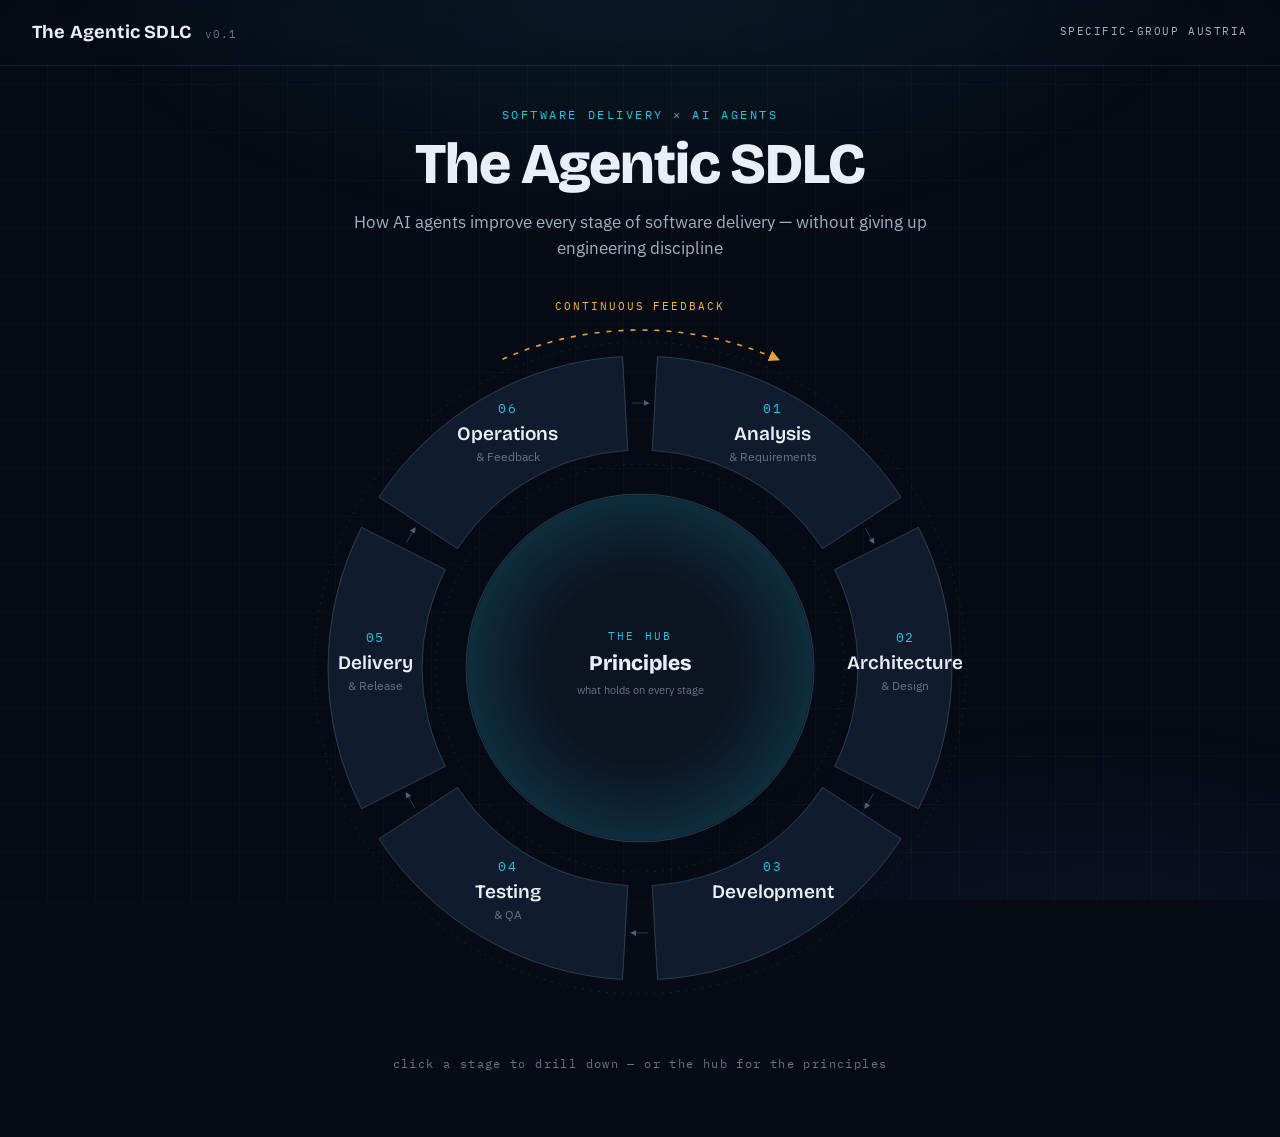
==== index.html @ 1aae10e2 "Init" ====
<!DOCTYPE html>
<html lang="en">
<head>
  <meta charset="UTF-8" />
  <meta name="viewport" content="width=device-width, initial-scale=1.0" />
  <title>The Agentic SDLC — Specific-Group Austria</title>
  <link rel="preconnect" href="https://fonts.googleapis.com" />
  <link rel="preconnect" href="https://fonts.gstatic.com" crossorigin />
  <link
    href="https://fonts.googleapis.com/css2?family=Bricolage+Grotesque:opsz,wght@12..96,400;12..96,600;12..96,700;12..96,800&family=IBM+Plex+Sans:wght@400;500;600&family=IBM+Plex+Mono:wght@400;500&display=swap"
    rel="stylesheet"
  />
  <link rel="stylesheet" href="styles.css" />
</head>
<body>
  <div id="app"></div>
  <script src="vendor/htm-preact-standalone.umd.js"></script>
  <script src="vendor/marked.min.js"></script>
  <script src="data.js"></script>
  <script src="app.js"></script>
</body>
</html>
---- styles.css ----
/* =============================================================================
   AGENTIC SDLC — visual identity
   Aesthetic: dark executive instrument panel. Deep navy, hairline geometry,
   mono annotations, one luminous teal accent + facet color code.
   ========================================================================== */

:root {
  --bg: #070c14;
  --bg-raise: #0c1422;
  --surface: #101b2e;
  --surface-2: #15233a;
  --hairline: rgba(140, 170, 210, 0.14);
  --hairline-strong: rgba(140, 170, 210, 0.28);
  --ink: #e9eff8;
  --ink-dim: #9fb0c6;
  --ink-faint: #64748b;

  --teal: #19c8e6;
  --teal-soft: rgba(25, 200, 230, 0.12);
  --blue: #5d93ff;
  --amber: #ffb340;
  --coral: #ff6952;
  --green: #4ade80;

  --c-opportunities: #19c8e6;
  --c-risks: #ff6952;
  --c-feedforward: #5d93ff;
  --c-guardrails: #ffb340;

  --font-display: "Bricolage Grotesque", "Poppins", system-ui, sans-serif;
  --font-body: "IBM Plex Sans", "Segoe UI", system-ui, sans-serif;
  --font-mono: "IBM Plex Mono", "Cascadia Code", Consolas, monospace;
}

* { box-sizing: border-box; }

html, body {
  margin: 0;
  padding: 0;
  background: var(--bg);
  color: var(--ink);
  font-family: var(--font-body);
  font-size: 16px;
  line-height: 1.6;
  min-height: 100vh;
}

/* layered atmosphere: radial glow + faint grid + grain */
body::before {
  content: "";
  position: fixed;
  inset: 0;
  z-index: 0;
  pointer-events: none;
  background:
    radial-gradient(ellipse 80% 60% at 50% -10%, rgba(25, 110, 160, 0.18), transparent 60%),
    radial-gradient(ellipse 60% 50% at 85% 110%, rgba(64, 90, 255, 0.10), transparent 60%),
    repeating-linear-gradient(0deg, transparent 0 47px, rgba(140, 170, 210, 0.035) 47px 48px),
    repeating-linear-gradient(90deg, transparent 0 47px, rgba(140, 170, 210, 0.035) 47px 48px);
}
body::after {
  content: "";
  position: fixed;
  inset: 0;
  z-index: 0;
  pointer-events: none;
  opacity: 0.5;
  background-image: url("data:image/svg+xml,%3Csvg xmlns='http://www.w3.org/2000/svg' width='160' height='160'%3E%3Cfilter id='n'%3E%3CfeTurbulence type='fractalNoise' baseFrequency='0.9' numOctaves='2'/%3E%3CfeColorMatrix values='0 0 0 0 0 0 0 0 0 0 0 0 0 0 0 0 0 0 0.05 0'/%3E%3C/filter%3E%3Crect width='160' height='160' filter='url(%23n)'/%3E%3C/svg%3E");
}

#app { position: relative; z-index: 1; }

::selection { background: rgba(25, 200, 230, 0.35); }

a { color: var(--teal); text-decoration: none; }
a:hover { text-decoration: underline; }

/* ---------------------------------------------------------------- header */
.topbar {
  display: flex;
  align-items: center;
  justify-content: space-between;
  padding: 1.1rem 2rem;
  border-bottom: 1px solid var(--hairline);
  backdrop-filter: blur(6px);
}
.topbar .brand {
  display: flex;
  align-items: baseline;
  gap: 0.9rem;
  cursor: pointer;
}
.topbar .brand h1 {
  font-family: var(--font-display);
  font-size: 1.15rem;
  font-weight: 700;
  letter-spacing: 0.01em;
  margin: 0;
}
.topbar .brand .version {
  font-family: var(--font-mono);
  font-size: 0.68rem;
  color: var(--ink-faint);
  letter-spacing: 0.08em;
}
.topbar .org {
  font-family: var(--font-mono);
  font-size: 0.7rem;
  letter-spacing: 0.14em;
  text-transform: uppercase;
  color: var(--ink-dim);
}
.topbar .org img { height: 22px; vertical-align: middle; opacity: 0.9; }

/* ------------------------------------------------------------------ home */
.home {
  max-width: 1200px;
  margin: 0 auto;
  padding: 2.5rem 2rem 4rem;
  text-align: center;
}
.home .kicker {
  font-family: var(--font-mono);
  font-size: 0.72rem;
  letter-spacing: 0.22em;
  text-transform: uppercase;
  color: var(--teal);
  animation: rise 0.7s ease both;
}
.home h2 {
  font-family: var(--font-display);
  font-size: clamp(2.2rem, 5vw, 3.6rem);
  font-weight: 800;
  letter-spacing: -0.02em;
  line-height: 1.05;
  margin: 0.6rem auto 0.9rem;
  max-width: 800px;
  animation: rise 0.7s 0.08s ease both;
}
.home .subtitle {
  color: var(--ink-dim);
  max-width: 640px;
  margin: 0 auto 1rem;
  font-size: 1.05rem;
  animation: rise 0.7s 0.16s ease both;
}
.home .hint {
  font-family: var(--font-mono);
  font-size: 0.72rem;
  letter-spacing: 0.12em;
  color: var(--ink-faint);
  margin-top: 0.4rem;
  animation: rise 0.7s 0.5s ease both;
}
.home .wheel-wrap {
  max-width: 760px;
  margin: 0.5rem auto 0;
  animation: rise 0.9s 0.25s ease both;
}

@keyframes rise {
  from { opacity: 0; transform: translateY(14px); }
  to { opacity: 1; transform: translateY(0); }
}

/* ----------------------------------------------------------------- wheel */
.wheel { width: 100%; height: auto; display: block; }

.wheel .seg {
  cursor: pointer;
  transition: transform 0.25s ease, filter 0.25s ease;
  transform-origin: center;
  transform-box: fill-box;
}
/* no focus rectangle on mouse click — keyboard focus highlights the shape itself */
.wheel .seg:focus, .wheel .hub:focus { outline: none; }
.wheel .seg:focus-visible path.arc, .wheel .hub:focus-visible circle.core { stroke: var(--teal); }
.wheel .seg path.arc {
  fill: var(--surface);
  stroke: var(--hairline-strong);
  stroke-width: 1;
  transition: fill 0.25s ease, stroke 0.25s ease;
}
.wheel .seg:hover path.arc,
.wheel .seg.active path.arc {
  fill: var(--surface-2);
  stroke: var(--teal);
}
.wheel .seg.active path.arc {
  filter: drop-shadow(0 0 14px rgba(25, 200, 230, 0.35));
  animation: segpulse 2.6s ease-in-out infinite;
}
@keyframes segpulse {
  0%, 100% { filter: drop-shadow(0 0 10px rgba(25, 200, 230, 0.25)); }
  50% { filter: drop-shadow(0 0 18px rgba(25, 200, 230, 0.5)); }
}

.wheel .seg .num {
  font-family: var(--font-mono);
  font-size: 13px;
  fill: var(--teal);
  letter-spacing: 0.1em;
}
.wheel .seg .lbl {
  font-family: var(--font-display);
  font-size: 19px;
  font-weight: 600;
  fill: var(--ink);
}
.wheel .seg .sub {
  font-family: var(--font-body);
  font-size: 11.5px;
  fill: var(--ink-faint);
}
.wheel .seg:hover .sub, .wheel .seg.active .sub { fill: var(--ink-dim); }

.wheel .hub {
  cursor: pointer;
  transition: filter 0.25s ease;
}
.wheel .hub circle.core {
  fill: var(--bg-raise);
  stroke: var(--hairline-strong);
  stroke-width: 1;
  transition: stroke 0.25s ease;
}
.wheel .hub:hover circle.core, .wheel .hub.active circle.core {
  stroke: var(--teal);
}
.wheel .hub:hover { filter: drop-shadow(0 0 16px rgba(25, 200, 230, 0.3)); }
.wheel .hub .hub-kicker {
  font-family: var(--font-mono);
  font-size: 10.5px;
  letter-spacing: 0.2em;
  fill: var(--teal);
}
.wheel .hub .hub-title {
  font-family: var(--font-display);
  font-size: 21px;
  font-weight: 800;
  fill: var(--ink);
}
.wheel .hub circle.glow { pointer-events: none; }
.wheel .hub .hub-sub {
  font-size: 10.5px;
  fill: var(--ink-faint);
}

.wheel .ring-guide {
  fill: none;
  stroke: var(--hairline);
  stroke-dasharray: 2 6;
}

.wheel .flow {
  fill: none;
  stroke: var(--hairline-strong);
  stroke-width: 1;
  marker-end: url(#flowArrow);
}

.wheel .feedback-arc {
  fill: none;
  stroke: var(--amber);
  stroke-width: 1.6;
  stroke-dasharray: 5 7;
  marker-end: url(#fbArrow);
  animation: dashflow 18s linear infinite;
  opacity: 0.9;
}
@keyframes dashflow {
  to { stroke-dashoffset: -240; }
}
.wheel .feedback-lbl {
  font-family: var(--font-mono);
  font-size: 11px;
  letter-spacing: 0.18em;
  fill: var(--amber);
  text-transform: uppercase;
}

/* ---------------------------------------------------------- detail layout */
.detail {
  display: grid;
  grid-template-columns: 290px minmax(0, 1fr);
  gap: 0;
  min-height: calc(100vh - 65px);
}
.sidebar {
  border-right: 1px solid var(--hairline);
  padding: 1.5rem 1.25rem;
  position: sticky;
  top: 0;
  align-self: start;
  max-height: 100vh;
  overflow-y: auto;
}
.sidebar .mini-wheel { margin-bottom: 1rem; }
.sidebar nav { display: flex; flex-direction: column; gap: 2px; }
.sidebar nav a {
  display: flex;
  gap: 0.6rem;
  align-items: baseline;
  padding: 0.5rem 0.7rem;
  border-radius: 3px;
  color: var(--ink-dim);
  font-size: 0.95rem;
  border-left: 2px solid transparent;
}
.sidebar nav a:hover { background: var(--teal-soft); text-decoration: none; color: var(--ink); }
.sidebar nav a.active {
  color: var(--ink);
  font-weight: 600;
  background: linear-gradient(90deg, rgba(25, 200, 230, 0.18), var(--teal-soft));
  border-left-color: var(--teal);
  box-shadow: 0 0 12px rgba(25, 200, 230, 0.12);
}
.sidebar nav a .n {
  font-family: var(--font-mono);
  font-size: 0.66rem;
  color: var(--ink-faint);
}
.sidebar nav .sep {
  border-top: 1px solid var(--hairline);
  margin: 0.6rem 0;
}

.panel {
  padding: 2.2rem 3rem 5rem;
  max-width: 980px;
  animation: rise 0.4s ease both;
}

.crumb {
  font-family: var(--font-mono);
  font-size: 0.74rem;
  letter-spacing: 0.12em;
  text-transform: uppercase;
  color: var(--ink-dim);
  margin-bottom: 1.2rem;
}
.crumb a { color: var(--ink-dim); }

.stage-head .stage-num {
  font-family: var(--font-mono);
  color: var(--teal);
  font-size: 0.8rem;
  letter-spacing: 0.2em;
}
.stage-head h2 {
  font-family: var(--font-display);
  font-weight: 800;
  font-size: 2.3rem;
  letter-spacing: -0.015em;
  margin: 0.2rem 0 0.3rem;
  line-height: 1.1;
}
.stage-head .tagline { color: var(--ink-dim); font-size: 1.05rem; margin: 0 0 1.1rem; }

.principle-quote {
  border-left: 2px solid var(--teal);
  background: linear-gradient(90deg, var(--teal-soft), transparent 70%);
  padding: 0.8rem 1.1rem;
  margin: 0 0 1.1rem;
  font-family: var(--font-display);
  font-size: 1.02rem;
  font-weight: 500;
  border-radius: 0 8px 8px 0;
}
.principle-quote .pq-kicker {
  display: block;
  font-family: var(--font-mono);
  font-size: 0.64rem;
  font-weight: 400;
  letter-spacing: 0.2em;
  text-transform: uppercase;
  color: var(--teal);
  margin-bottom: 0.25rem;
}

.chips { display: flex; flex-wrap: wrap; gap: 0.9rem; margin-bottom: 1.6rem; }
.chip {
  font-family: var(--font-mono);
  font-size: 0.72rem;
  letter-spacing: 0.06em;
  color: var(--ink-dim);
}
.chip::before { content: "[ "; color: var(--teal); opacity: 0.7; }
.chip::after { content: " ]"; color: var(--teal); opacity: 0.7; }

/* facet nav */
.facet-nav {
  display: flex;
  gap: 0.5rem;
  flex-wrap: wrap;
  position: sticky;
  top: 0;
  z-index: 5;
  background: linear-gradient(180deg, var(--bg) 75%, transparent);
  padding: 0.6rem 0 0.9rem;
  margin-bottom: 0.8rem;
}
.facet-nav a {
  font-family: var(--font-mono);
  font-size: 0.7rem;
  letter-spacing: 0.1em;
  text-transform: uppercase;
  padding: 0.32rem 0.85rem;
  border-radius: 999px;
  border: 1px solid var(--hairline-strong);
  color: var(--ink-dim);
}
.facet-nav a:hover, .facet-nav a.active { text-decoration: none; color: var(--ink); }
.facet-nav a[data-facet="opportunities"]:hover, .facet-nav a[data-facet="opportunities"].active { border-color: var(--c-opportunities); color: var(--c-opportunities); }
.facet-nav a[data-facet="risks"]:hover, .facet-nav a[data-facet="risks"].active { border-color: var(--c-risks); color: var(--c-risks); }
.facet-nav a[data-facet="feedforward"]:hover, .facet-nav a[data-facet="feedforward"].active { border-color: var(--c-feedforward); color: var(--c-feedforward); }
.facet-nav a[data-facet="guardrails"]:hover, .facet-nav a[data-facet="guardrails"].active { border-color: var(--c-guardrails); color: var(--c-guardrails); }

/* facet sections */
.facet { margin-bottom: 2.4rem; scroll-margin-top: 4.5rem; }
.facet-head {
  display: flex;
  align-items: baseline;
  gap: 0.8rem;
  margin-bottom: 0.9rem;
  padding-bottom: 0.5rem;
  border-bottom: 1px solid var(--hairline);
}
.facet-head .f-mark {
  width: 9px; height: 9px;
  border-radius: 2px;
  transform: rotate(45deg) translateY(-1px);
  display: inline-block;
}
.facet-head h3 {
  font-family: var(--font-display);
  font-size: 1.25rem;
  font-weight: 700;
  margin: 0;
}
.facet-head .f-desc { color: var(--ink-faint); font-size: 0.82rem; }
.facet-head .f-count {
  margin-left: auto;
  font-family: var(--font-mono);
  font-size: 0.7rem;
  color: var(--ink-faint);
}
.facet[data-facet="opportunities"] .f-mark { background: var(--c-opportunities); }
.facet[data-facet="risks"] .f-mark { background: var(--c-risks); }
.facet[data-facet="feedforward"] .f-mark { background: var(--c-feedforward); }
.facet[data-facet="guardrails"] .f-mark { background: var(--c-guardrails); }
.facet[data-facet="opportunities"] h3 { color: var(--c-opportunities); }
.facet[data-facet="risks"] h3 { color: var(--c-risks); }
.facet[data-facet="feedforward"] h3 { color: var(--c-feedforward); }
.facet[data-facet="guardrails"] h3 { color: var(--c-guardrails); }

/* nodes (recursive) */
.node {
  border: 1px solid var(--hairline);
  border-radius: 3px;
  background: rgba(16, 27, 46, 0.45);
  backdrop-filter: blur(8px);
  margin-bottom: 0.55rem;
  overflow: hidden;
  transition: border-color 0.2s ease, box-shadow 0.2s ease;
}
.node:hover { border-color: var(--hairline-strong); box-shadow: 0 0 14px rgba(25, 200, 230, 0.08); }
.node.open { border-color: var(--hairline-strong); background: rgba(16, 27, 46, 0.8); }

/* faint functional tint per facet — risks must read as a warning from the back row */
.facet[data-facet="opportunities"] .node { border-left: 2px solid rgba(25, 200, 230, 0.35); }
.facet[data-facet="risks"] .node { border-left: 2px solid rgba(255, 105, 82, 0.5); background: rgba(255, 105, 82, 0.04); }
.facet[data-facet="risks"] .node:hover { box-shadow: 0 0 14px rgba(255, 105, 82, 0.1); }
.facet[data-facet="feedforward"] .node { border-left: 2px solid rgba(93, 147, 255, 0.4); }
.facet[data-facet="guardrails"] .node { border-left: 2px solid rgba(255, 179, 64, 0.4); }

.node-row {
  display: flex;
  align-items: center;
  gap: 0.65rem;
  width: 100%;
  padding: 0.62rem 0.9rem;
  background: none;
  border: none;
  color: var(--ink);
  font: inherit;
  text-align: left;
  cursor: pointer;
}
.node-row .tw {
  font-family: var(--font-mono);
  font-size: 0.72rem;
  color: var(--ink-faint);
  transition: transform 0.2s ease, color 0.2s ease;
  flex-shrink: 0;
}
.node.open > .node-row .tw { transform: rotate(90deg); color: var(--teal); }
.node-row .t { font-weight: 600; font-size: 0.96rem; }
.node-row .badge-draft {
  margin-left: auto;
  flex-shrink: 0;
  font-family: var(--font-mono);
  font-size: 0.6rem;
  letter-spacing: 0.14em;
  text-transform: uppercase;
  color: var(--amber);
  border: 1px dashed rgba(255, 179, 64, 0.55);
  border-radius: 999px;
  padding: 0.08rem 0.55rem;
}
.node-body {
  padding: 0 1rem 0.85rem 2.35rem;
  color: var(--ink-dim);
  font-size: 0.92rem;
  max-width: 72ch;
}
.node-body > .md > :first-child { margin-top: 0; }
.node-body .children { margin-top: 0.6rem; }

/* markdown */
.md p { margin: 0.55rem 0; }
.md ul, .md ol { margin: 0.5rem 0; padding-left: 1.3rem; }
.md li { margin: 0.22rem 0; }
.md strong { color: var(--ink); }
.md code {
  font-family: var(--font-mono);
  font-size: 0.85em;
  background: var(--surface-2);
  border-radius: 4px;
  padding: 0.06em 0.35em;
}
.md h1, .md h2, .md h3, .md h4 { font-family: var(--font-display); color: var(--ink); margin: 0.8rem 0 0.3rem; }

/* blocks */
.block-links { display: flex; flex-wrap: wrap; gap: 0.5rem; margin: 0.7rem 0 0.2rem; }
.block-links a {
  display: inline-flex;
  align-items: center;
  gap: 0.45rem;
  font-family: var(--font-mono);
  font-size: 0.74rem;
  border: 1px solid rgba(25, 200, 230, 0.4);
  border-radius: 8px;
  padding: 0.35rem 0.75rem;
  background: var(--teal-soft);
}
.block-links a:hover { text-decoration: none; border-color: var(--teal); }
.block-links a::before { content: "↗"; font-size: 0.8em; opacity: 0.7; }

/* principles panel */
.principle-card {
  border: 1px solid var(--hairline);
  border-left: 2px solid rgba(25, 200, 230, 0.35);
  border-radius: 3px;
  background: rgba(16, 27, 46, 0.45);
  backdrop-filter: blur(8px);
  padding: 1.3rem 1.5rem;
  margin-bottom: 0.9rem;
}
.principle-card .md { max-width: 72ch; }
.principle-card h3 {
  font-family: var(--font-display);
  font-size: 1.25rem;
  margin: 0 0 0.15rem;
  color: var(--teal);
}
.principle-card .p-sub { color: var(--ink-faint); font-size: 0.85rem; margin-bottom: 0.6rem; }
.principle-card .md { color: var(--ink-dim); font-size: 0.93rem; }

/* footer note */
.foot {
  margin-top: 3rem;
  padding-top: 1rem;
  border-top: 1px solid var(--hairline);
  font-family: var(--font-mono);
  font-size: 0.68rem;
  letter-spacing: 0.08em;
  color: var(--ink-faint);
}

/* responsive */
@media (max-width: 900px) {
  .detail { grid-template-columns: 1fr; }
  .sidebar { position: static; max-height: none; border-right: none; border-bottom: 1px solid var(--hairline); }
  .sidebar .mini-wheel { max-width: 320px; margin: 0 auto 1rem; }
  .panel { padding: 1.5rem 1.25rem 4rem; }
}
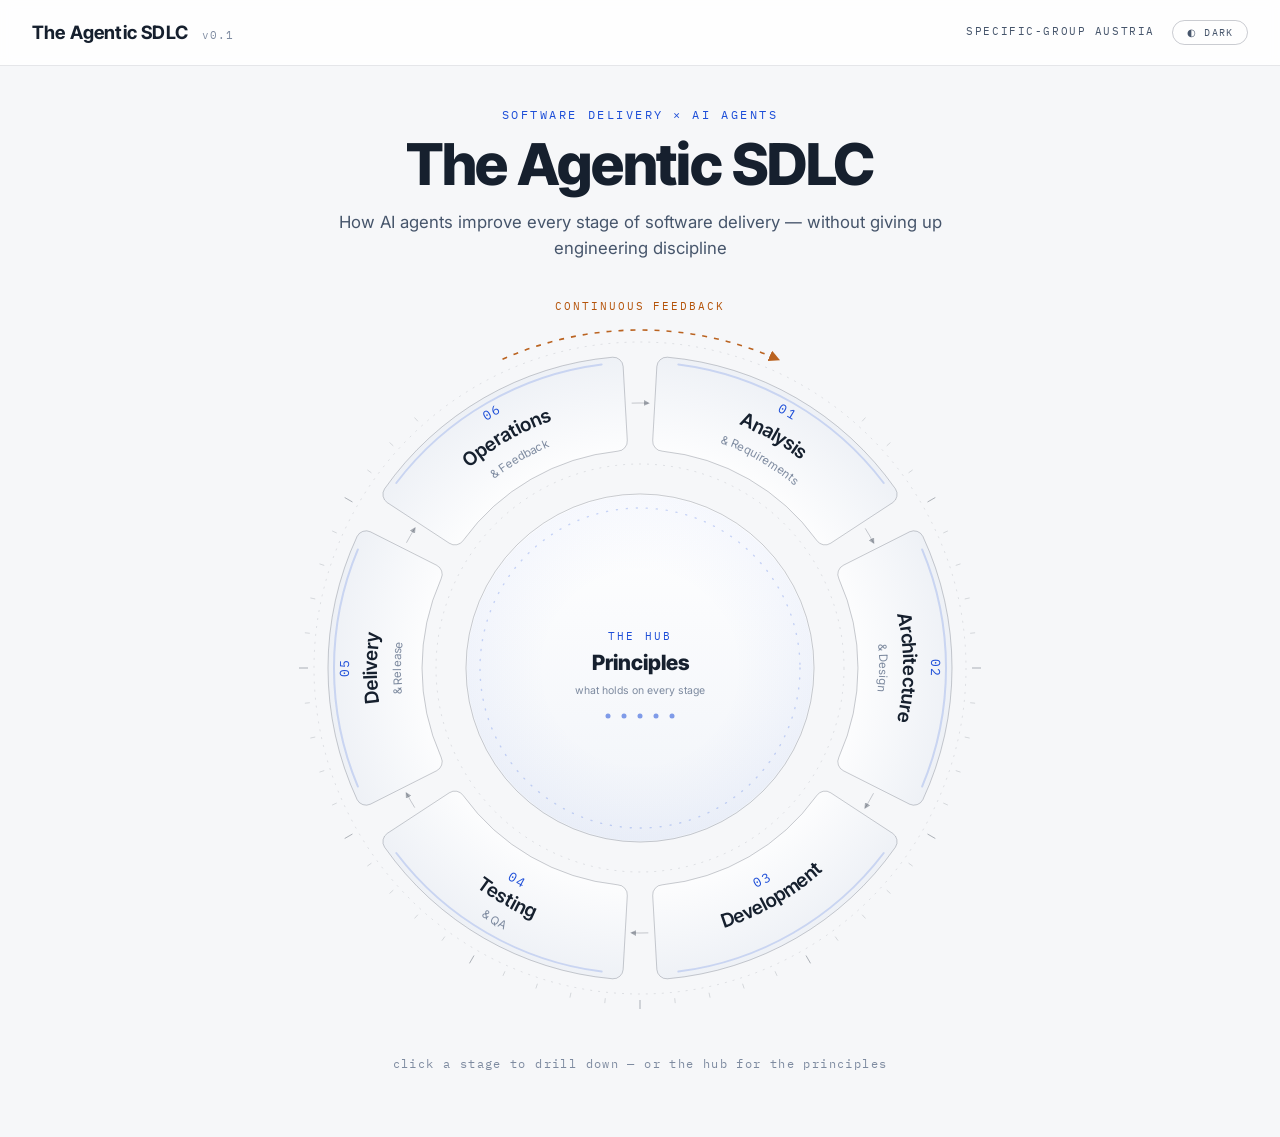
==== commit 6123674e: "white theme" ====
--- a/index.html
+++ b/index.html
@@ -7,9 +7,17 @@
   <link rel="preconnect" href="https://fonts.googleapis.com" />
   <link rel="preconnect" href="https://fonts.gstatic.com" crossorigin />
   <link
-    href="https://fonts.googleapis.com/css2?family=Bricolage+Grotesque:opsz,wght@12..96,400;12..96,600;12..96,700;12..96,800&family=IBM+Plex+Sans:wght@400;500;600&family=IBM+Plex+Mono:wght@400;500&display=swap"
+    href="https://fonts.googleapis.com/css2?family=Bricolage+Grotesque:opsz,wght@12..96,400;12..96,600;12..96,700;12..96,800&family=IBM+Plex+Sans:wght@400;500;600&family=IBM+Plex+Mono:wght@400;500&family=Inter:wght@400;500;600&family=Inter+Tight:wght@600;700;800&display=swap"
     rel="stylesheet"
   />
+  <!-- apply the saved theme before first paint to avoid a flash; "pro" is the default -->
+  <script>
+    try {
+      document.documentElement.dataset.theme = localStorage.getItem("sdlc-theme") || "pro";
+    } catch (e) {
+      document.documentElement.dataset.theme = "pro";
+    }
+  </script>
   <link rel="stylesheet" href="styles.css" />
 </head>
 <body>
--- a/styles.css
+++ b/styles.css
@@ -1,10 +1,72 @@
 /* =============================================================================
-   AGENTIC SDLC — visual identity
-   Aesthetic: dark executive instrument panel. Deep navy, hairline geometry,
-   mono annotations, one luminous teal accent + facet color code.
+   AGENTIC SDLC — visual identity, two themes.
+
+   Base (default, no data-theme attr / data-theme="pro"):
+     "boardroom" — light, flat, print-clean. White surfaces, slate ink,
+     one corporate blue accent. No glow, no grain, no pulsing. Built for
+     projectors and presentations.
+
+   html[data-theme="dark"]:
+     the original "executive instrument panel" — deep navy, hairline
+     geometry, luminous teal, animated atmosphere.
+
+   The topbar button toggles the attribute; choice persists in localStorage.
    ========================================================================== */
 
 :root {
+  /* --------- professional light theme (default) --------- */
+  --bg: #f6f7f9;
+  --bg-raise: #ffffff;
+  --surface: #ffffff;
+  --surface-2: #edf0f4;
+  --hairline: rgba(18, 28, 45, 0.10);
+  --hairline-strong: rgba(18, 28, 45, 0.22);
+  --ink: #16202e;
+  --ink-dim: #46556b;
+  --ink-faint: #7e8ba0;
+
+  --accent: #1d4ed8;
+  --accent-soft: rgba(29, 78, 216, 0.07);
+  --accent-border: rgba(29, 78, 216, 0.38);
+  --amber: #b45309;
+  --amber-border: rgba(180, 83, 9, 0.55);
+
+  --c-opportunities: #0f766e;
+  --c-risks: #b91c1c;
+  --c-feedforward: #1d4ed8;
+  --c-guardrails: #b45309;
+  --c-opportunities-border: rgba(15, 118, 110, 0.45);
+  --c-risks-border: rgba(185, 28, 28, 0.45);
+  --c-feedforward-border: rgba(29, 78, 216, 0.40);
+  --c-guardrails-border: rgba(180, 83, 9, 0.45);
+  --c-risks-tint: rgba(185, 28, 28, 0.025);
+
+  /* wheel plumbing (SVG gradient stops + markers live in app.js) */
+  --tick: rgba(18, 28, 45, 0.14);
+  --tick-major: rgba(18, 28, 45, 0.32);
+  --flow-head: rgba(18, 28, 45, 0.35);
+  --orbit: rgba(29, 78, 216, 0.22);
+  --seg-grad-0: #ffffff;
+  --seg-grad-1: #eef1f6;
+  --hub-grad-0: #ffffff;
+  --hub-grad-1: #f1f4f9;
+  --hub-glow-0: rgba(29, 78, 216, 0);
+  --hub-glow-1: rgba(29, 78, 216, 0.04);
+  --seg-active-fill: #e9effc;
+
+  --node-bg: #ffffff;
+  --node-bg-open: #ffffff;
+  --card-hover-shadow: 0 2px 10px rgba(18, 28, 45, 0.08);
+
+  --topbar-bg: rgba(255, 255, 255, 0.85);
+
+  --font-display: "Inter Tight", "IBM Plex Sans", "Segoe UI", system-ui, sans-serif;
+  --font-body: "Inter", "IBM Plex Sans", "Segoe UI", system-ui, sans-serif;
+  --font-mono: "IBM Plex Mono", "Cascadia Code", Consolas, monospace;
+}
+
+html[data-theme="dark"] {
+  /* --------- original instrument-panel theme --------- */
   --bg: #070c14;
   --bg-raise: #0c1422;
   --surface: #101b2e;
@@ -15,21 +77,42 @@
   --ink-dim: #9fb0c6;
   --ink-faint: #64748b;
 
-  --teal: #19c8e6;
-  --teal-soft: rgba(25, 200, 230, 0.12);
-  --blue: #5d93ff;
+  --accent: #19c8e6;
+  --accent-soft: rgba(25, 200, 230, 0.12);
+  --accent-border: rgba(25, 200, 230, 0.4);
   --amber: #ffb340;
-  --coral: #ff6952;
-  --green: #4ade80;
+  --amber-border: rgba(255, 179, 64, 0.55);
 
   --c-opportunities: #19c8e6;
   --c-risks: #ff6952;
   --c-feedforward: #5d93ff;
   --c-guardrails: #ffb340;
+  --c-opportunities-border: rgba(25, 200, 230, 0.35);
+  --c-risks-border: rgba(255, 105, 82, 0.5);
+  --c-feedforward-border: rgba(93, 147, 255, 0.4);
+  --c-guardrails-border: rgba(255, 179, 64, 0.4);
+  --c-risks-tint: rgba(255, 105, 82, 0.04);
+
+  --tick: rgba(140, 170, 210, 0.16);
+  --tick-major: rgba(140, 170, 210, 0.38);
+  --flow-head: rgba(140, 170, 210, 0.5);
+  --orbit: rgba(25, 200, 230, 0.3);
+  --seg-grad-0: #0d1727;
+  --seg-grad-1: #182a44;
+  --hub-grad-0: #11203a;
+  --hub-grad-1: #080f1a;
+  --hub-glow-0: rgba(25, 200, 230, 0);
+  --hub-glow-1: rgba(25, 200, 230, 0.14);
+  --seg-active-fill: url(#segFill);
+
+  --node-bg: rgba(16, 27, 46, 0.45);
+  --node-bg-open: rgba(16, 27, 46, 0.8);
+  --card-hover-shadow: 0 0 14px rgba(25, 200, 230, 0.08);
+
+  --topbar-bg: transparent;
 
   --font-display: "Bricolage Grotesque", "Poppins", system-ui, sans-serif;
   --font-body: "IBM Plex Sans", "Segoe UI", system-ui, sans-serif;
-  --font-mono: "IBM Plex Mono", "Cascadia Code", Consolas, monospace;
 }
 
 * { box-sizing: border-box; }
@@ -45,8 +128,8 @@
   min-height: 100vh;
 }
 
-/* layered atmosphere: radial glow + faint grid + grain */
-body::before {
+/* dark-only layered atmosphere: radial glow + faint grid + grain */
+html[data-theme="dark"] body::before {
   content: "";
   position: fixed;
   inset: 0;
@@ -58,7 +141,7 @@
     repeating-linear-gradient(0deg, transparent 0 47px, rgba(140, 170, 210, 0.035) 47px 48px),
     repeating-linear-gradient(90deg, transparent 0 47px, rgba(140, 170, 210, 0.035) 47px 48px);
 }
-body::after {
+html[data-theme="dark"] body::after {
   content: "";
   position: fixed;
   inset: 0;
@@ -70,9 +153,10 @@
 
 #app { position: relative; z-index: 1; }
 
-::selection { background: rgba(25, 200, 230, 0.35); }
-
-a { color: var(--teal); text-decoration: none; }
+::selection { background: var(--accent-soft); }
+html[data-theme="dark"] ::selection { background: rgba(25, 200, 230, 0.35); }
+
+a { color: var(--accent); text-decoration: none; }
 a:hover { text-decoration: underline; }
 
 /* ---------------------------------------------------------------- header */
@@ -82,6 +166,7 @@
   justify-content: space-between;
   padding: 1.1rem 2rem;
   border-bottom: 1px solid var(--hairline);
+  background: var(--topbar-bg);
   backdrop-filter: blur(6px);
 }
 .topbar .brand {
@@ -103,6 +188,7 @@
   color: var(--ink-faint);
   letter-spacing: 0.08em;
 }
+.topbar-right { display: flex; align-items: center; gap: 1.1rem; }
 .topbar .org {
   font-family: var(--font-mono);
   font-size: 0.7rem;
@@ -111,6 +197,20 @@
   color: var(--ink-dim);
 }
 .topbar .org img { height: 22px; vertical-align: middle; opacity: 0.9; }
+.theme-btn {
+  font-family: var(--font-mono);
+  font-size: 0.64rem;
+  letter-spacing: 0.12em;
+  text-transform: uppercase;
+  background: none;
+  border: 1px solid var(--hairline-strong);
+  border-radius: 999px;
+  color: var(--ink-dim);
+  padding: 0.32rem 0.85rem;
+  cursor: pointer;
+  transition: border-color 0.2s ease, color 0.2s ease;
+}
+.theme-btn:hover { border-color: var(--accent); color: var(--accent); }
 
 /* ------------------------------------------------------------------ home */
 .home {
@@ -124,7 +224,7 @@
   font-size: 0.72rem;
   letter-spacing: 0.22em;
   text-transform: uppercase;
-  color: var(--teal);
+  color: var(--accent);
   animation: rise 0.7s ease both;
 }
 .home h2 {
@@ -156,6 +256,14 @@
   max-width: 760px;
   margin: 0.5rem auto 0;
   animation: rise 0.9s 0.25s ease both;
+  position: relative;
+}
+html[data-theme="dark"] .home .wheel-wrap::before {
+  content: "";
+  position: absolute;
+  inset: -6%;
+  pointer-events: none;
+  background: radial-gradient(circle at 50% 52%, rgba(25, 200, 230, 0.07), transparent 62%);
 }
 
 @keyframes rise {
@@ -166,39 +274,108 @@
 /* ----------------------------------------------------------------- wheel */
 .wheel { width: 100%; height: auto; display: block; }
 
+/* themable plumbing for the inline SVG defs rendered by app.js */
+.wheel .flow-head { fill: var(--flow-head); }
+.wheel .g-seg-0 { stop-color: var(--seg-grad-0); }
+.wheel .g-seg-1 { stop-color: var(--seg-grad-1); }
+.wheel .g-hub-0 { stop-color: var(--hub-grad-0); }
+.wheel .g-hub-1 { stop-color: var(--hub-grad-1); }
+.wheel .g-hubglow-0 { stop-color: var(--hub-glow-0); }
+.wheel .g-hubglow-1 { stop-color: var(--hub-glow-1); }
+
+/* shared-element morph: the home wheel flies into the sidebar mini wheel
+   when a stage is selected (View Transitions API; no-ops where unsupported) */
+.home .wheel-wrap .wheel { view-transition-name: wheel; }
+.sidebar .mini-wheel .wheel { view-transition-name: wheel; }
+::view-transition-group(wheel) {
+  animation-duration: 0.55s;
+  animation-timing-function: cubic-bezier(0.3, 0.8, 0.3, 1);
+}
+::view-transition-old(wheel),
+::view-transition-new(wheel) {
+  height: 100%;
+  width: 100%;
+}
+::view-transition-old(root),
+::view-transition-new(root) {
+  animation-duration: 0.3s;
+}
+
 .wheel .seg {
   cursor: pointer;
-  transition: transform 0.25s ease, filter 0.25s ease;
-  transform-origin: center;
-  transform-box: fill-box;
+  transition: transform 0.3s cubic-bezier(0.2, 0.8, 0.3, 1.15);
+}
+/* segments slide outward along their own angle (--px/--py set inline per segment) */
+.wheel .seg:hover,
+.wheel .seg.active {
+  transform: translate(calc(var(--px, 0) * 7px), calc(var(--py, 0) * 7px));
+}
+/* staggered entrance on the full wheel only (--d set inline per segment) */
+.wheel:not(.mini) .seg {
+  animation: segin 0.55s ease both;
+  animation-delay: var(--d, 0ms);
+}
+@keyframes segin {
+  from { opacity: 0; }
 }
 /* no focus rectangle on mouse click — keyboard focus highlights the shape itself */
 .wheel .seg:focus, .wheel .hub:focus { outline: none; }
-.wheel .seg:focus-visible path.arc, .wheel .hub:focus-visible circle.core { stroke: var(--teal); }
+.wheel .seg:focus-visible path.arc, .wheel .hub:focus-visible circle.core { stroke: var(--accent); }
 .wheel .seg path.arc {
-  fill: var(--surface);
+  fill: url(#segFill) var(--surface);
   stroke: var(--hairline-strong);
   stroke-width: 1;
-  transition: fill 0.25s ease, stroke 0.25s ease;
+  transition: stroke 0.25s ease, filter 0.3s ease;
 }
 .wheel .seg:hover path.arc,
 .wheel .seg.active path.arc {
-  fill: var(--surface-2);
-  stroke: var(--teal);
+  stroke: var(--accent);
 }
 .wheel .seg.active path.arc {
-  filter: drop-shadow(0 0 14px rgba(25, 200, 230, 0.35));
+  fill: var(--seg-active-fill);
+}
+html[data-theme="dark"] .wheel .seg:hover path.arc,
+html[data-theme="dark"] .wheel .seg.active path.arc {
+  stroke: rgba(25, 200, 230, 0.8);
+  filter: brightness(1.3);
+}
+html[data-theme="dark"] .wheel .seg.active path.arc {
   animation: segpulse 2.6s ease-in-out infinite;
 }
 @keyframes segpulse {
-  0%, 100% { filter: drop-shadow(0 0 10px rgba(25, 200, 230, 0.25)); }
-  50% { filter: drop-shadow(0 0 18px rgba(25, 200, 230, 0.5)); }
-}
+  0%, 100% { filter: brightness(1.3) drop-shadow(0 0 10px rgba(25, 200, 230, 0.25)); }
+  50% { filter: brightness(1.4) drop-shadow(0 0 18px rgba(25, 200, 230, 0.5)); }
+}
+
+/* thin accent indicator arc just inside the outer edge of each segment */
+.wheel .seg .accent {
+  fill: none;
+  stroke: var(--accent);
+  stroke-width: 2;
+  stroke-linecap: round;
+  opacity: 0.18;
+  transition: opacity 0.25s ease;
+}
+.wheel .seg:hover .accent,
+.wheel .seg.active .accent {
+  opacity: 1;
+}
+html[data-theme="dark"] .wheel .seg:hover .accent,
+html[data-theme="dark"] .wheel .seg.active .accent {
+  filter: drop-shadow(0 0 6px rgba(25, 200, 230, 0.8));
+}
+
+/* instrument-dial ticks around the outer ring */
+.wheel .tick { stroke: var(--tick); stroke-width: 1; }
+.wheel .tick.major { stroke: var(--tick-major); }
+
+/* invisible guide arcs that the curved labels run along */
+.wheel .tp { fill: none; stroke: none; }
 
 .wheel .seg .num {
   font-family: var(--font-mono);
   font-size: 13px;
-  fill: var(--teal);
+  fill: var(--accent);
   letter-spacing: 0.1em;
 }
 .wheel .seg .lbl {
@@ -219,20 +396,40 @@
   transition: filter 0.25s ease;
 }
 .wheel .hub circle.core {
-  fill: var(--bg-raise);
+  fill: url(#hubCore) var(--bg-raise);
   stroke: var(--hairline-strong);
   stroke-width: 1;
   transition: stroke 0.25s ease;
 }
+/* dashed orbit inside the hub — static in pro, slowly rotating in dark */
+.wheel .hub .orbit {
+  fill: none;
+  stroke: var(--orbit);
+  stroke-width: 1.4;
+  stroke-dasharray: 1 9;
+  stroke-linecap: round;
+  pointer-events: none;
+  transform-box: fill-box;
+  transform-origin: center;
+}
+html[data-theme="dark"] .wheel .hub .orbit {
+  animation: orbitspin 90s linear infinite;
+}
+@keyframes orbitspin {
+  to { transform: rotate(1turn); }
+}
+/* one dot per principle, hinting what lives inside */
+.wheel .hub .p-dot { fill: var(--accent); opacity: 0.55; }
+.wheel .hub:hover .p-dot { opacity: 0.9; }
 .wheel .hub:hover circle.core, .wheel .hub.active circle.core {
-  stroke: var(--teal);
-}
-.wheel .hub:hover { filter: drop-shadow(0 0 16px rgba(25, 200, 230, 0.3)); }
+  stroke: var(--accent);
+}
+html[data-theme="dark"] .wheel .hub:hover { filter: drop-shadow(0 0 16px rgba(25, 200, 230, 0.3)); }
 .wheel .hub .hub-kicker {
   font-family: var(--font-mono);
   font-size: 10.5px;
   letter-spacing: 0.2em;
-  fill: var(--teal);
+  fill: var(--accent);
 }
 .wheel .hub .hub-title {
   font-family: var(--font-display);
@@ -265,8 +462,10 @@
   stroke-width: 1.6;
   stroke-dasharray: 5 7;
   marker-end: url(#fbArrow);
+  opacity: 0.9;
+}
+html[data-theme="dark"] .wheel .feedback-arc {
   animation: dashflow 18s linear infinite;
-  opacity: 0.9;
 }
 @keyframes dashflow {
   to { stroke-dashoffset: -240; }
@@ -307,12 +506,15 @@
   font-size: 0.95rem;
   border-left: 2px solid transparent;
 }
-.sidebar nav a:hover { background: var(--teal-soft); text-decoration: none; color: var(--ink); }
+.sidebar nav a:hover { background: var(--accent-soft); text-decoration: none; color: var(--ink); }
 .sidebar nav a.active {
   color: var(--ink);
   font-weight: 600;
-  background: linear-gradient(90deg, rgba(25, 200, 230, 0.18), var(--teal-soft));
-  border-left-color: var(--teal);
+  background: var(--accent-soft);
+  border-left-color: var(--accent);
+}
+html[data-theme="dark"] .sidebar nav a.active {
+  background: linear-gradient(90deg, rgba(25, 200, 230, 0.18), var(--accent-soft));
   box-shadow: 0 0 12px rgba(25, 200, 230, 0.12);
 }
 .sidebar nav a .n {
@@ -343,7 +545,7 @@
 
 .stage-head .stage-num {
   font-family: var(--font-mono);
-  color: var(--teal);
+  color: var(--accent);
   font-size: 0.8rem;
   letter-spacing: 0.2em;
 }
@@ -358,8 +560,8 @@
 .stage-head .tagline { color: var(--ink-dim); font-size: 1.05rem; margin: 0 0 1.1rem; }
 
 .principle-quote {
-  border-left: 2px solid var(--teal);
-  background: linear-gradient(90deg, var(--teal-soft), transparent 70%);
+  border-left: 2px solid var(--accent);
+  background: linear-gradient(90deg, var(--accent-soft), transparent 70%);
   padding: 0.8rem 1.1rem;
   margin: 0 0 1.1rem;
   font-family: var(--font-display);
@@ -374,19 +576,31 @@
   font-weight: 400;
   letter-spacing: 0.2em;
   text-transform: uppercase;
-  color: var(--teal);
+  color: var(--accent);
   margin-bottom: 0.25rem;
 }
 
-.chips { display: flex; flex-wrap: wrap; gap: 0.9rem; margin-bottom: 1.6rem; }
+/* outcome chips — quiet pills in pro, mono brackets in dark */
+.chips { display: flex; flex-wrap: wrap; gap: 0.5rem; margin-bottom: 1.6rem; }
 .chip {
   font-family: var(--font-mono);
+  font-size: 0.7rem;
+  letter-spacing: 0.04em;
+  color: var(--ink-dim);
+  background: var(--surface-2);
+  border-radius: 999px;
+  padding: 0.26rem 0.75rem;
+}
+html[data-theme="dark"] .chips { gap: 0.9rem; }
+html[data-theme="dark"] .chip {
+  background: none;
+  padding: 0;
+  border-radius: 0;
   font-size: 0.72rem;
   letter-spacing: 0.06em;
-  color: var(--ink-dim);
-}
-.chip::before { content: "[ "; color: var(--teal); opacity: 0.7; }
-.chip::after { content: " ]"; color: var(--teal); opacity: 0.7; }
+}
+html[data-theme="dark"] .chip::before { content: "[ "; color: var(--accent); opacity: 0.7; }
+html[data-theme="dark"] .chip::after { content: " ]"; color: var(--accent); opacity: 0.7; }
 
 /* facet nav */
 .facet-nav {
@@ -458,21 +672,21 @@
 .node {
   border: 1px solid var(--hairline);
   border-radius: 3px;
-  background: rgba(16, 27, 46, 0.45);
-  backdrop-filter: blur(8px);
+  background: var(--node-bg);
   margin-bottom: 0.55rem;
   overflow: hidden;
   transition: border-color 0.2s ease, box-shadow 0.2s ease;
 }
-.node:hover { border-color: var(--hairline-strong); box-shadow: 0 0 14px rgba(25, 200, 230, 0.08); }
-.node.open { border-color: var(--hairline-strong); background: rgba(16, 27, 46, 0.8); }
+html[data-theme="dark"] .node { backdrop-filter: blur(8px); }
+.node:hover { border-color: var(--hairline-strong); box-shadow: var(--card-hover-shadow); }
+.node.open { border-color: var(--hairline-strong); background: var(--node-bg-open); }
 
 /* faint functional tint per facet — risks must read as a warning from the back row */
-.facet[data-facet="opportunities"] .node { border-left: 2px solid rgba(25, 200, 230, 0.35); }
-.facet[data-facet="risks"] .node { border-left: 2px solid rgba(255, 105, 82, 0.5); background: rgba(255, 105, 82, 0.04); }
-.facet[data-facet="risks"] .node:hover { box-shadow: 0 0 14px rgba(255, 105, 82, 0.1); }
-.facet[data-facet="feedforward"] .node { border-left: 2px solid rgba(93, 147, 255, 0.4); }
-.facet[data-facet="guardrails"] .node { border-left: 2px solid rgba(255, 179, 64, 0.4); }
+.facet[data-facet="opportunities"] .node { border-left: 2px solid var(--c-opportunities-border); }
+.facet[data-facet="risks"] .node { border-left: 2px solid var(--c-risks-border); background: var(--c-risks-tint); }
+html[data-theme="dark"] .facet[data-facet="risks"] .node:hover { box-shadow: 0 0 14px rgba(255, 105, 82, 0.1); }
+.facet[data-facet="feedforward"] .node { border-left: 2px solid var(--c-feedforward-border); }
+.facet[data-facet="guardrails"] .node { border-left: 2px solid var(--c-guardrails-border); }
 
 .node-row {
   display: flex;
@@ -494,7 +708,7 @@
   transition: transform 0.2s ease, color 0.2s ease;
   flex-shrink: 0;
 }
-.node.open > .node-row .tw { transform: rotate(90deg); color: var(--teal); }
+.node.open > .node-row .tw { transform: rotate(90deg); color: var(--accent); }
 .node-row .t { font-weight: 600; font-size: 0.96rem; }
 .node-row .badge-draft {
   margin-left: auto;
@@ -504,7 +718,7 @@
   letter-spacing: 0.14em;
   text-transform: uppercase;
   color: var(--amber);
-  border: 1px dashed rgba(255, 179, 64, 0.55);
+  border: 1px dashed var(--amber-border);
   border-radius: 999px;
   padding: 0.08rem 0.55rem;
 }
@@ -539,30 +753,30 @@
   gap: 0.45rem;
   font-family: var(--font-mono);
   font-size: 0.74rem;
-  border: 1px solid rgba(25, 200, 230, 0.4);
+  border: 1px solid var(--accent-border);
   border-radius: 8px;
   padding: 0.35rem 0.75rem;
-  background: var(--teal-soft);
-}
-.block-links a:hover { text-decoration: none; border-color: var(--teal); }
+  background: var(--accent-soft);
+}
+.block-links a:hover { text-decoration: none; border-color: var(--accent); }
 .block-links a::before { content: "↗"; font-size: 0.8em; opacity: 0.7; }
 
 /* principles panel */
 .principle-card {
   border: 1px solid var(--hairline);
-  border-left: 2px solid rgba(25, 200, 230, 0.35);
+  border-left: 2px solid var(--accent-border);
   border-radius: 3px;
-  background: rgba(16, 27, 46, 0.45);
-  backdrop-filter: blur(8px);
+  background: var(--node-bg);
   padding: 1.3rem 1.5rem;
   margin-bottom: 0.9rem;
 }
+html[data-theme="dark"] .principle-card { backdrop-filter: blur(8px); }
 .principle-card .md { max-width: 72ch; }
 .principle-card h3 {
   font-family: var(--font-display);
   font-size: 1.25rem;
   margin: 0 0 0.15rem;
-  color: var(--teal);
+  color: var(--accent);
 }
 .principle-card .p-sub { color: var(--ink-faint); font-size: 0.85rem; margin-bottom: 0.6rem; }
 .principle-card .md { color: var(--ink-dim); font-size: 0.93rem; }
